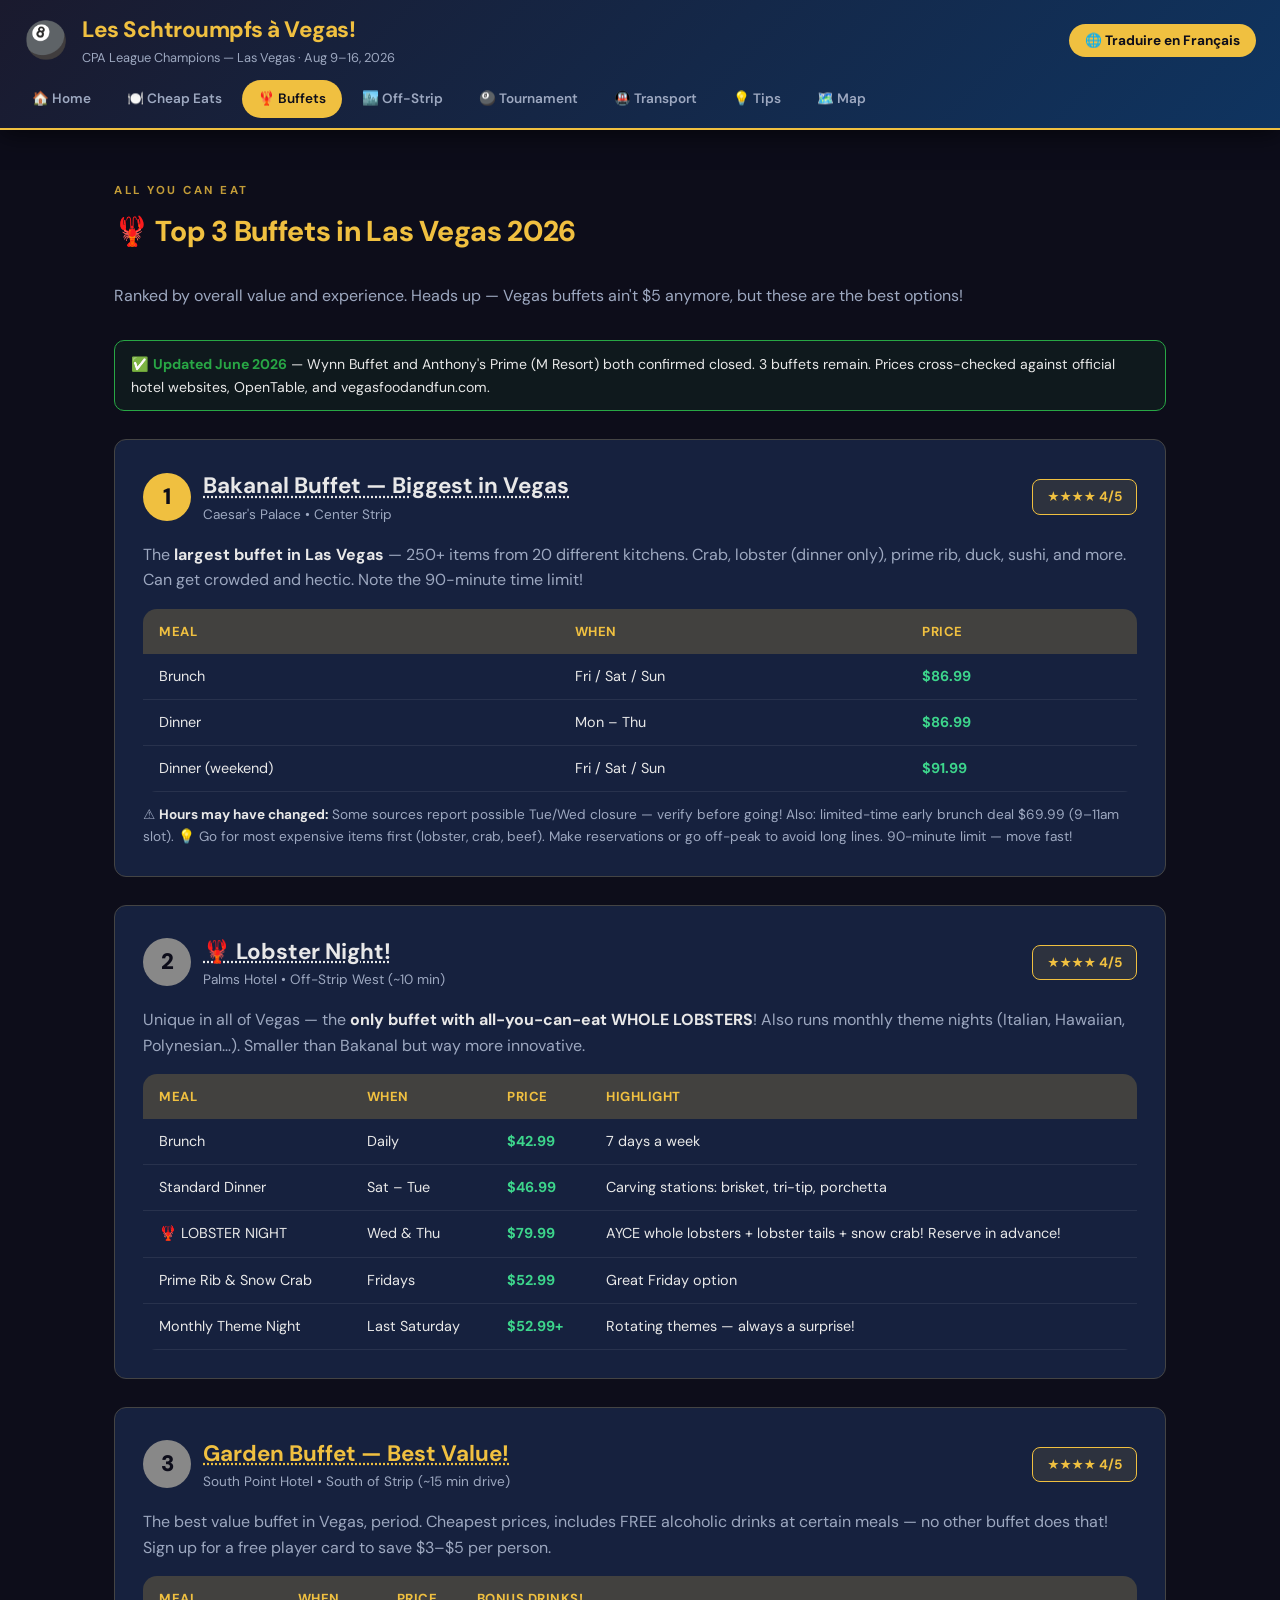
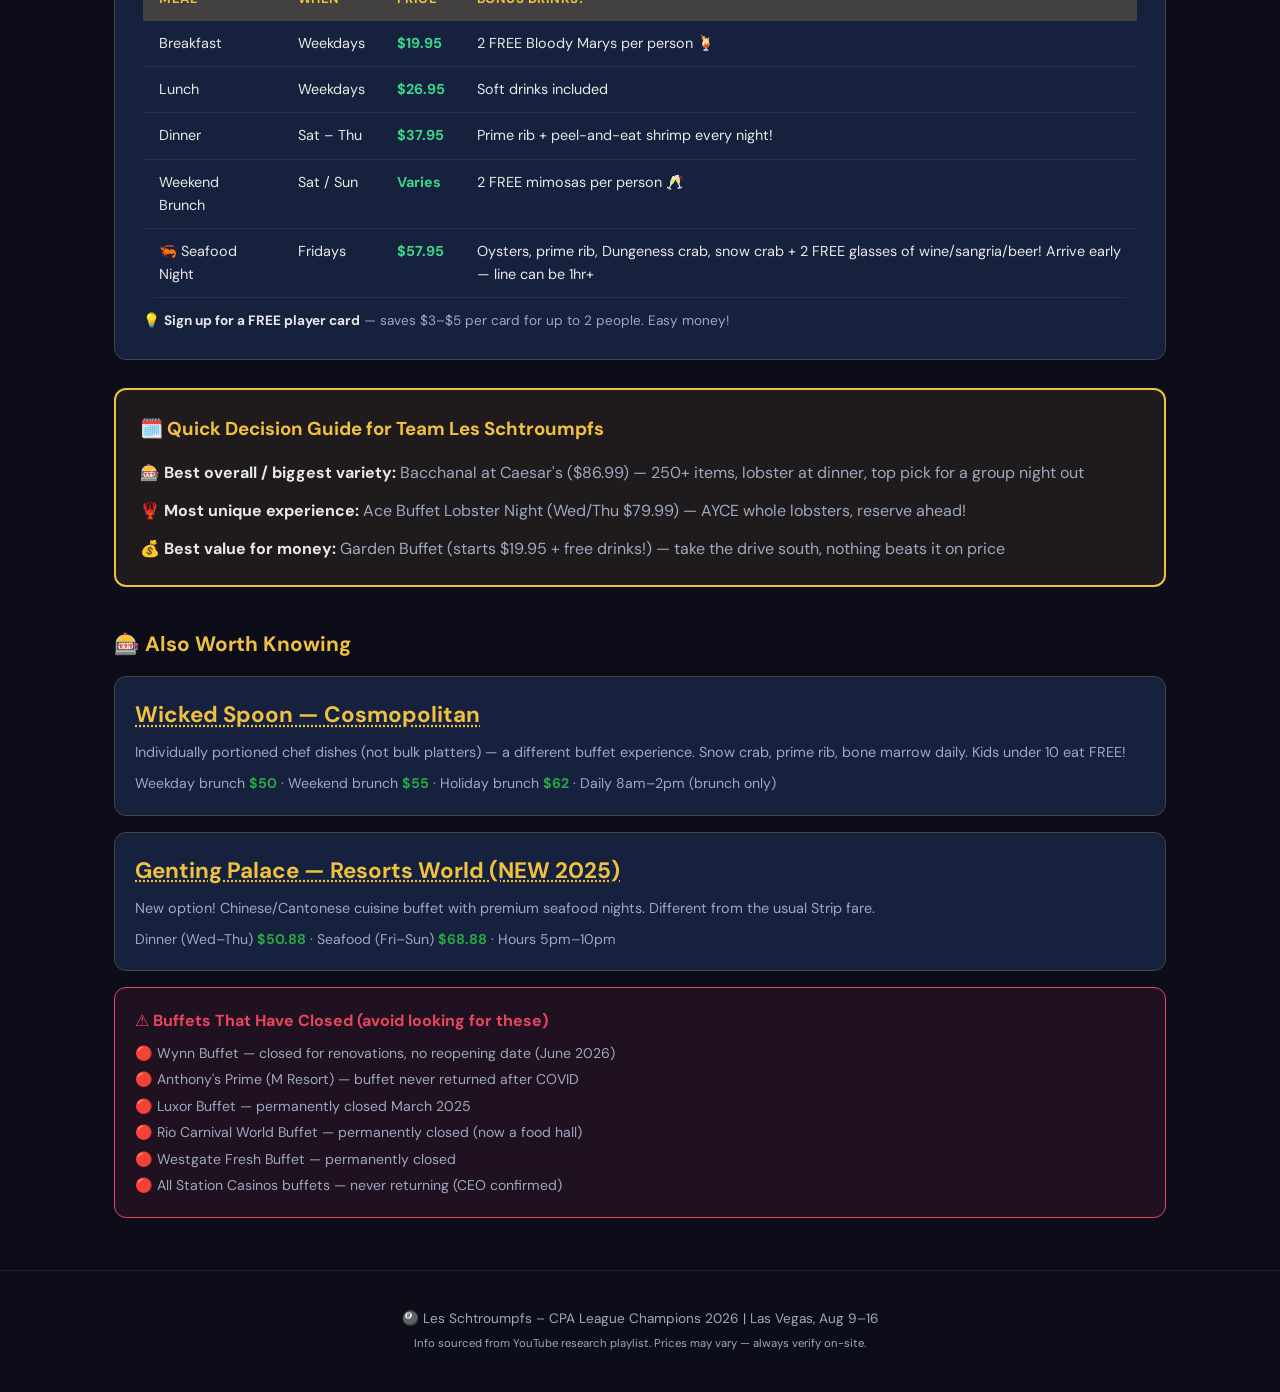
==== buffets.html @ 4b350dc7 "content: remove Wynn + Anthony's Prime (both closed), renumber to Top 3, update decision guide" ====
<!DOCTYPE html>
<html lang="en">
<head>
  <meta charset="UTF-8" />
  <link rel="manifest" href="manifest.json" />
  <meta name="theme-color" content="#f0c040" />
  <meta name="apple-mobile-web-app-capable" content="yes" />
  <meta name="apple-mobile-web-app-status-bar-style" content="black-translucent" />
  <link rel="apple-touch-icon" href="icons/icon-192.png" />
  <meta name="viewport" content="width=device-width, initial-scale=1.0" />
  <title>🦞 Buffets – Vegas 2026</title>
  <link rel="stylesheet" href="style.css" />
</head>
<body>
  <header>
    <div class="header-inner">
      <div class="header-title">
        <span class="emoji-big">🎱</span>
        <div>
          <h1>Les Schtroumpfs à Vegas!</h1>
          <p class="subtitle">CPA League Champions — Las Vegas · Aug 9–16, 2026</p>
        </div>
      </div>
      <div class="translate-bar">
        <a href="https://translate.google.com/translate?hl=fr&sl=en&tl=fr&u=https%3A%2F%2Fchrisribe.github.io%2Fvegas-2026%2Fbuffets.html"
           target="_blank" class="translate-btn">🌐 Traduire en Français</a>
      </div>
    </div>
            <div class="nav-scroll-wrap"><nav id="main-nav"></nav></div>
    <script src="nav.js"></script>
  </header>

  <section>
    <span class="section-label">All you can eat</span>
    <h2>🦞 Top 3 Buffets in Las Vegas 2026</h2>
    <p style="color:var(--text-muted); margin-bottom:32px;">Ranked by overall value and experience. Heads up — Vegas buffets ain't $5 anymore, but these are the best options!</p>

    <div style="background:rgba(40,167,69,0.08); border:1px solid #28a745; border-radius:10px; padding:12px 16px; margin-bottom:28px; font-size:0.88rem;">
      ✅ <strong style="color:#28a745">Updated June 2026</strong> — Wynn Buffet and Anthony's Prime (M Resort) both confirmed closed. 3 buffets remain. Prices cross-checked against official hotel websites, OpenTable, and vegasfoodandfun.com.
    </div>

    <!-- #1 Bacchanal -->
    <div style="background:var(--card-bg); border:1px solid #444; border-radius:12px; padding:28px; margin-bottom:28px;">
      <div style="display:flex; align-items:center; gap:12px; margin-bottom:16px; flex-wrap:wrap;">
        <div style="background:var(--gold); color:var(--darker); border-radius:50%; width:48px; height:48px; display:flex; align-items:center; justify-content:center; font-size:1.4rem; font-weight:900;">1</div>
        <div>
          <h3 style="color:var(--text); font-size:1.4rem;"><a href="https://www.google.com/search?q=Bacchanal+Buffet+Caesars+Palace+Las+Vegas" target="_blank" rel="noopener" style="color:inherit; text-decoration:underline dotted; text-underline-offset:3px;">Bakanal Buffet — Biggest in Vegas</a></h3>
          <p style="color:var(--text-muted); font-size:0.85rem;">Caesar's Palace • Center Strip</p>
        </div>
        <div style="margin-left:auto; background:rgba(240,192,64,0.1); border:1px solid var(--gold); color:var(--gold); border-radius:8px; padding:6px 14px; font-weight:700; font-size:0.85rem;">★★★★ 4/5</div>
      </div>
      <p style="margin-bottom:16px; color:var(--text-muted);">The <strong style="color:var(--text)">largest buffet in Las Vegas</strong> — 250+ items from 20 different kitchens. Crab, lobster (dinner only), prime rib, duck, sushi, and more. Can get crowded and hectic. Note the 90-minute time limit!</p>
      <div class="table-wrap">
        <table>
          <thead><tr><th>Meal</th><th>When</th><th>Price</th></tr></thead>
          <tbody>
            <tr><td>Brunch</td><td>Fri / Sat / Sun</td><td class="price">$86.99</td></tr>
            <tr><td>Dinner</td><td>Mon – Thu</td><td class="price">$86.99</td></tr>
            <tr><td>Dinner (weekend)</td><td>Fri / Sat / Sun</td><td class="price">$91.99</td></tr>
          </tbody>
        </table>
      </div>
      <p style="margin-top:12px; color:var(--text-muted); font-size:0.85rem;">⚠️ <strong style="color:var(--text)">Hours may have changed:</strong> Some sources report possible Tue/Wed closure — verify before going! Also: limited-time early brunch deal $69.99 (9–11am slot). 💡 Go for most expensive items first (lobster, crab, beef). Make reservations or go off-peak to avoid long lines. 90-minute limit — move fast!</p>
    </div>

    <!-- #2 Ace Buffet -->
    <div style="background:var(--card-bg); border:1px solid #444; border-radius:12px; padding:28px; margin-bottom:28px;">
      <div style="display:flex; align-items:center; gap:12px; margin-bottom:16px; flex-wrap:wrap;">
        <div style="background:#888; color:var(--darker); border-radius:50%; width:48px; height:48px; display:flex; align-items:center; justify-content:center; font-size:1.4rem; font-weight:900;">2</div>
        <div>
          <h3 style="color:var(--text); font-size:1.4rem;"><a href="https://www.google.com/search?q=AYCE+Buffet+Palms+Las+Vegas+lobster+night" target="_blank" rel="noopener" style="color:inherit; text-decoration:underline dotted; text-underline-offset:3px;">🦞 Lobster Night!</a></h3>
          <p style="color:var(--text-muted); font-size:0.85rem;">Palms Hotel • Off-Strip West (~10 min)</p>
        </div>
        <div style="margin-left:auto; background:rgba(240,192,64,0.1); border:1px solid var(--gold); color:var(--gold); border-radius:8px; padding:6px 14px; font-weight:700; font-size:0.85rem;">★★★★ 4/5</div>
      </div>
      <p style="margin-bottom:16px; color:var(--text-muted);">Unique in all of Vegas — the <strong style="color:var(--text)">only buffet with all-you-can-eat WHOLE LOBSTERS</strong>! Also runs monthly theme nights (Italian, Hawaiian, Polynesian…). Smaller than Bakanal but way more innovative.</p>
      <div class="table-wrap">
        <table>
          <thead><tr><th>Meal</th><th>When</th><th>Price</th><th>Highlight</th></tr></thead>
          <tbody>
            <tr><td>Brunch</td><td>Daily</td><td class="price">$42.99</td><td>7 days a week</td></tr>
            <tr><td>Standard Dinner</td><td>Sat – Tue</td><td class="price">$46.99</td><td>Carving stations: brisket, tri-tip, porchetta</td></tr>
            <tr><td>🦞 LOBSTER NIGHT</td><td>Wed &amp; Thu</td><td class="price">$79.99</td><td>AYCE whole lobsters + lobster tails + snow crab! Reserve in advance!</td></tr>
            <tr><td>Prime Rib &amp; Snow Crab</td><td>Fridays</td><td class="price">$52.99</td><td>Great Friday option</td></tr>
            <tr><td>Monthly Theme Night</td><td>Last Saturday</td><td class="price">$52.99+</td><td>Rotating themes — always a surprise!</td></tr>
          </tbody>
        </table>
      </div>
    </div>

    <!-- #3 Garden Buffet -->
    <div style="background:var(--card-bg); border:1px solid #444; border-radius:12px; padding:28px; margin-bottom:28px;">
      <div style="display:flex; align-items:center; gap:12px; margin-bottom:16px; flex-wrap:wrap;">
        <div style="background:#888; color:var(--darker); border-radius:50%; width:48px; height:48px; display:flex; align-items:center; justify-content:center; font-size:1.4rem; font-weight:900;">3</div>
        <div>
          <h3 style="color:var(--gold); font-size:1.4rem;"><a href="https://www.google.com/search?q=Garden+Buffet+South+Point+Las+Vegas" target="_blank" rel="noopener" style="color:inherit; text-decoration:underline dotted; text-underline-offset:3px;">Garden Buffet — Best Value!</a></h3>
          <p style="color:var(--text-muted); font-size:0.85rem;">South Point Hotel • South of Strip (~15 min drive)</p>
        </div>
        <div style="margin-left:auto; background:rgba(240,192,64,0.1); border:1px solid var(--gold); color:var(--gold); border-radius:8px; padding:6px 14px; font-weight:700; font-size:0.85rem;">★★★★ 4/5</div>
      </div>
      <p style="margin-bottom:16px; color:var(--text-muted);">The best value buffet in Vegas, period. Cheapest prices, includes FREE alcoholic drinks at certain meals — no other buffet does that! Sign up for a free player card to save $3–$5 per person.</p>
      <div class="table-wrap">
        <table>
          <thead><tr><th>Meal</th><th>When</th><th>Price</th><th>Bonus Drinks!</th></tr></thead>
          <tbody>
            <tr><td>Breakfast</td><td>Weekdays</td><td class="price">$19.95</td><td>2 FREE Bloody Marys per person 🍹</td></tr>
            <tr><td>Lunch</td><td>Weekdays</td><td class="price">$26.95</td><td>Soft drinks included</td></tr>
            <tr><td>Dinner</td><td>Sat – Thu</td><td class="price">$37.95</td><td>Prime rib + peel-and-eat shrimp every night!</td></tr>
            <tr><td>Weekend Brunch</td><td>Sat / Sun</td><td class="price">Varies</td><td>2 FREE mimosas per person 🥂</td></tr>
            <tr><td>🦐 Seafood Night</td><td>Fridays</td><td class="price">$57.95</td><td>Oysters, prime rib, Dungeness crab, snow crab + 2 FREE glasses of wine/sangria/beer! Arrive early — line can be 1hr+</td></tr>
          </tbody>
        </table>
      </div>
      <p style="margin-top:12px; color:var(--text-muted); font-size:0.85rem;">💡 <strong style="color:var(--text)">Sign up for a FREE player card</strong> — saves $3–$5 per card for up to 2 people. Easy money!</p>
    </div>

    <!-- COMPARISON -->
    <div style="background:rgba(240,192,64,0.08); border:2px solid var(--gold); border-radius:12px; padding:24px; margin-top:16px;">
      <h3 style="color:var(--gold); margin-bottom:16px;">🗓️ Quick Decision Guide for Team Les Schtroumpfs</h3>
      <ul style="color:var(--text-muted); list-style:none; display:grid; gap:12px;">
        <li>🎰 <strong style="color:var(--text)">Best overall / biggest variety:</strong> Bacchanal at Caesar's ($86.99) — 250+ items, lobster at dinner, top pick for a group night out</li>
        <li>🦞 <strong style="color:var(--text)">Most unique experience:</strong> Ace Buffet Lobster Night (Wed/Thu $79.99) — AYCE whole lobsters, reserve ahead!</li>
        <li>💰 <strong style="color:var(--text)">Best value for money:</strong> Garden Buffet (starts $19.95 + free drinks!) — take the drive south, nothing beats it on price</li>
      </ul>
    </div>

    <!-- BONUS -->
    <h3 style="color:var(--gold); margin:40px 0 16px; font-size:1.3rem;">🎰 Also Worth Knowing</h3>
    <div style="display:grid; gap:16px;">
      <div style="background:var(--card-bg); border:1px solid #444; border-radius:12px; padding:20px;">
        <h3 style="color:var(--gold); font-size:1.4rem;"><a href="https://www.google.com/search?q=Wicked+Spoon+Cosmopolitan+Las+Vegas" target="_blank" rel="noopener" style="color:inherit; text-decoration:underline dotted; text-underline-offset:3px;">Wicked Spoon — Cosmopolitan</a></h3>
        <p style="color:var(--text-muted); margin:8px 0; font-size:0.9rem;">Individually portioned chef dishes (not bulk platters) — a different buffet experience. Snow crab, prime rib, bone marrow daily. Kids under 10 eat FREE!</p>
        <p style="color:var(--text-muted); font-size:0.88rem;">Weekday brunch <span style="color:#28a745; font-weight:700;">$50</span> · Weekend brunch <span style="color:#28a745; font-weight:700;">$55</span> · Holiday brunch <span style="color:#28a745; font-weight:700;">$62</span> · Daily 8am–2pm (brunch only)</p>
      </div>
      <div style="background:var(--card-bg); border:1px solid #444; border-radius:12px; padding:20px;">
        <h3 style="color:var(--gold); font-size:1.4rem;"><a href="https://www.google.com/search?q=Genting+Palace+Resorts+World+Las+Vegas+buffet" target="_blank" rel="noopener" style="color:inherit; text-decoration:underline dotted; text-underline-offset:3px;">Genting Palace — Resorts World (NEW 2025)</a></h3>
        <p style="color:var(--text-muted); margin:8px 0; font-size:0.9rem;">New option! Chinese/Cantonese cuisine buffet with premium seafood nights. Different from the usual Strip fare.</p>
        <p style="color:var(--text-muted); font-size:0.88rem;">Dinner (Wed–Thu) <span style="color:#28a745; font-weight:700;">$50.88</span> · Seafood (Fri–Sun) <span style="color:#28a745; font-weight:700;">$68.88</span> · Hours 5pm–10pm</p>
      </div>
      <div style="background:rgba(233,69,96,0.08); border:1px solid var(--accent); border-radius:12px; padding:20px;">
        <strong style="color:var(--accent); font-size:1rem;">⚠️ Buffets That Have Closed (avoid looking for these)</strong>
        <ul style="color:var(--text-muted); font-size:0.88rem; margin-top:8px; list-style:none; display:grid; gap:4px;">
          <li>🔴 Wynn Buffet — closed for renovations, no reopening date (June 2026)</li>
          <li>🔴 Anthony's Prime (M Resort) — buffet never returned after COVID</li>
          <li>🔴 Luxor Buffet — permanently closed March 2025</li>
          <li>🔴 Rio Carnival World Buffet — permanently closed (now a food hall)</li>
          <li>🔴 Westgate Fresh Buffet — permanently closed</li>
          <li>🔴 All Station Casinos buffets — never returning (CEO confirmed)</li>
        </ul>
      </div>
    </div>
  </section>

  <footer>
    <p>🎱 Les Schtroumpfs – CPA League Champions 2026 | Las Vegas, Aug 9–16</p>
    <p><small>Info sourced from YouTube research playlist. Prices may vary — always verify on-site.</small></p>
  </footer>
  <script src="notes-mobile.js"></script>
  <script>
    if ("serviceWorker" in navigator) {
      window.addEventListener("load", () => {
        navigator.serviceWorker.register('./sw.js', { updateViaCache: 'none' })
      });
    }
  </script>
</body>
</html>
---- style.css ----
/* ===== GOOGLE FONTS ===== */
@import url('https://fonts.googleapis.com/css2?family=DM+Sans:wght@400;500;600;700;800&display=swap');

/* ===== RESET & BASE ===== */
*, *::before, *::after { box-sizing: border-box; margin: 0; padding: 0; }

:root {
  --gold:        #f0c040;
  --gold-dark:   #c9971e;
  --gold-glow:   rgba(240, 192, 64, 0.18);
  --dark:        #1a1a2e;
  --darker:      #0d0d1a;
  --card-bg:     #16213e;
  --card-hover:  #1b2a52;
  --accent:      #e94560;
  --text:        #e8e8e8;
  --text-muted:  #9da8c0;
  --border:      rgba(255,255,255,0.08);
  --green:       #3dd68c;
  --radius:      14px;
  --radius-sm:   8px;
}

body {
  font-family: 'DM Sans', system-ui, sans-serif;
  background: var(--darker);
  color: var(--text);
  line-height: 1.6;
  overflow-x: hidden;
}

a { text-decoration: none; color: inherit; }

/* ===== HEADER ===== */
header {
  background: linear-gradient(135deg, var(--dark) 0%, #0f3460 100%);
  border-bottom: 2px solid var(--gold);
  position: sticky;
  top: 0;
  z-index: 100;
  box-shadow: 0 4px 24px rgba(0,0,0,0.6);
}

.header-inner {
  display: flex;
  align-items: center;
  justify-content: space-between;
  padding: 12px 24px;
  flex-wrap: wrap;
  gap: 10px;
}

.header-title {
  display: flex;
  align-items: center;
  gap: 14px;
}

.emoji-big { font-size: 2.2rem; }

.header-title h1 {
  font-size: 1.4rem;
  color: var(--gold);
  font-weight: 800;
  letter-spacing: -0.5px;
}

.subtitle {
  color: var(--text-muted);
  font-size: 0.8rem;
  font-weight: 400;
}

.translate-btn {
  background: var(--gold);
  color: var(--darker);
  font-weight: 700;
  padding: 8px 16px;
  border-radius: 20px;
  font-size: 0.85rem;
  transition: all 0.2s;
  white-space: nowrap;
}

.translate-btn:hover {
  background: var(--gold-dark);
  transform: scale(1.05);
}

/* ===== NAV ===== */
/* wrapper provides the right-edge fade + chevron hint */
.nav-scroll-wrap {
  position: relative;
}

/* The fade + ›  arrow — hidden once user scrolls to the end */
.nav-scroll-wrap::after {
  content: '›';
  position: absolute;
  top: 0;
  right: 0;
  width: 36px;
  height: calc(100% - 10px); /* match nav bottom padding */
  background: linear-gradient(to right, transparent 0%, #0f3460 55%);
  display: flex;
  align-items: center;
  justify-content: flex-end;
  padding-right: 6px;
  color: var(--gold);
  font-size: 1.1rem;
  font-weight: 700;
  pointer-events: none;
  transition: opacity 0.2s;
  opacity: 1;
}

/* When nav is scrolled to the end, JS adds .nav-end → hide arrow */
.nav-scroll-wrap.nav-end::after {
  opacity: 0;
}

nav {
  display: flex;
  gap: 4px;
  padding: 0 16px 10px;
  overflow-x: auto;
  -webkit-overflow-scrolling: touch;
  scrollbar-width: none;
}
nav::-webkit-scrollbar { display: none; }

nav a {
  padding: 8px 16px;
  border-radius: 20px;
  font-size: 0.85rem;
  font-weight: 600;
  color: var(--text-muted);
  transition: all 0.2s;
  white-space: nowrap;
  flex-shrink: 0;
}

nav a:hover, nav a.active {
  background: var(--gold);
  color: var(--darker);
}

/* ===== HERO ===== */
.hero {
  background: linear-gradient(145deg, #0f3460 0%, #16213e 55%, #1a1a2e 100%);
  padding: 64px 24px;
  text-align: center;
  border-bottom: 1px solid var(--border);
  position: relative;
  overflow: hidden;
}

/* subtle radial glow behind hero heading */
.hero::before {
  content: '';
  position: absolute;
  top: 50%;
  left: 50%;
  transform: translate(-50%, -50%);
  width: 600px;
  height: 300px;
  background: radial-gradient(ellipse, rgba(240,192,64,0.12) 0%, transparent 70%);
  pointer-events: none;
}

.hero-content { position: relative; }

.hero-content h2 {
  font-size: 2.8rem;
  color: var(--gold);
  margin-bottom: 16px;
  font-weight: 800;
  letter-spacing: -1px;
}

.hero-content p {
  max-width: 580px;
  margin: 0 auto 32px;
  font-size: 1.1rem;
  color: var(--text-muted);
}

/* ===== COUNTDOWN ===== */
.countdown {
  display: flex;
  gap: 12px;
  justify-content: center;
  flex-wrap: wrap;
  margin-bottom: 32px;
}

.countdown-block {
  background: rgba(240,192,64,0.12);
  border: 1px solid rgba(240,192,64,0.35);
  border-radius: var(--radius-sm);
  padding: 10px 18px;
  min-width: 68px;
}

.countdown-num {
  display: block;
  font-size: 1.8rem;
  font-weight: 800;
  color: var(--gold);
  line-height: 1;
}

.countdown-label {
  display: block;
  font-size: 0.65rem;
  text-transform: uppercase;
  letter-spacing: 1.5px;
  color: var(--text-muted);
  margin-top: 4px;
}

.hotel-badges {
  display: flex;
  gap: 16px;
  justify-content: center;
  flex-wrap: wrap;
}

.badge {
  background: rgba(240, 192, 64, 0.1);
  border: 1.5px solid rgba(240,192,64,0.5);
  border-radius: var(--radius);
  padding: 12px 28px;
  font-weight: 700;
  color: var(--gold);
  text-align: center;
  line-height: 1.4;
  transition: all 0.2s;
}

.badge:hover {
  background: rgba(240,192,64,0.18);
  border-color: var(--gold);
}

.badge small { color: var(--text-muted); font-weight: 400; display: block; }

/* ===== SECTIONS ===== */
section { padding: 52px 24px; max-width: 1100px; margin: 0 auto; }

section h2 {
  font-size: 1.8rem;
  color: var(--gold);
  margin-bottom: 28px;
  font-weight: 800;
  letter-spacing: -0.3px;
}

/* ===== NAV CARDS (Quick Navigation) ===== */
.cards {
  display: flex;
  flex-wrap: wrap;
  gap: 18px;
  justify-content: center;
}

.card {
  background: var(--card-bg);
  border: 1px solid var(--border);
  border-radius: var(--radius);
  padding: 28px 20px;
  text-align: center;
  transition: all 0.25s;
  cursor: pointer;
  flex: 1 1 200px;
  max-width: 240px;
}

.card:hover {
  background: var(--card-hover);
  border-color: rgba(240,192,64,0.5);
  transform: translateY(-4px);
  box-shadow: 0 10px 28px rgba(240, 192, 64, 0.15);
}

.card-icon { font-size: 2.4rem; margin-bottom: 12px; }
.card h3 { color: var(--gold); font-size: 1.1rem; margin-bottom: 8px; font-weight: 700; }
.card p { color: var(--text-muted); font-size: 0.88rem; }

/* ===== HIGHLIGHTS ===== */
.quick-links { background: rgba(255,255,255,0.015); border-radius: var(--radius); }

.highlight-grid {
  display: grid;
  grid-template-columns: repeat(auto-fit, minmax(280px, 1fr));
  gap: 16px;
}

.highlight-item {
  background: var(--card-bg);
  border: 1px solid var(--border);
  border-radius: var(--radius);
  padding: 20px 20px 20px 20px;
  transition: all 0.2s;
  display: flex;
  gap: 14px;
  align-items: flex-start;
}

.highlight-item:hover {
  background: var(--card-hover);
  border-color: rgba(240,192,64,0.3);
}

.hi {
  font-size: 1.6rem;
  line-height: 1;
  flex-shrink: 0;
  padding-top: 2px;
}

.highlight-item strong {
  color: var(--gold);
  display: block;
  margin-bottom: 4px;
  font-size: 0.95rem;
  font-weight: 700;
}

.highlight-item p { color: var(--text-muted); font-size: 0.88rem; }

/* ===== TABLES ===== */
.table-wrap { overflow-x: auto; margin-top: 16px; border-radius: var(--radius); }

table {
  width: 100%;
  border-collapse: collapse;
  font-size: 0.9rem;
}

th {
  background: rgba(240,192,64,0.2);
  color: var(--gold);
  padding: 12px 16px;
  text-align: left;
  font-weight: 700;
  font-size: 0.82rem;
  text-transform: uppercase;
  letter-spacing: 0.5px;
}

td {
  padding: 11px 16px;
  border-bottom: 1px solid var(--border);
  vertical-align: top;
}

tr:hover td { background: rgba(240,192,64,0.04); }

.price {
  color: var(--green);
  font-weight: 700;
  white-space: nowrap;
}

.tag {
  display: inline-block;
  background: rgba(240,192,64,0.15);
  color: var(--gold);
  border-radius: 20px;
  padding: 2px 10px;
  font-size: 0.78rem;
  font-weight: 600;
  margin: 2px;
}

.tag.off-strip { background: rgba(61,214,140,0.12); color: var(--green); }
.tag.strip { background: rgba(233,69,96,0.15); color: #e94560; }

/* ===== TIPS ===== */
.tips-grid {
  display: grid;
  grid-template-columns: repeat(auto-fit, minmax(320px, 1fr));
  gap: 16px;
}

.tip-item {
  background: var(--card-bg);
  border: 1px solid var(--border);
  border-radius: var(--radius);
  padding: 18px;
  display: flex;
  gap: 14px;
  align-items: flex-start;
  transition: all 0.2s;
}

.tip-item:hover {
  background: var(--card-hover);
  border-color: rgba(240,192,64,0.25);
}

.tip-num {
  background: var(--gold);
  color: var(--darker);
  border-radius: 50%;
  min-width: 32px;
  height: 32px;
  display: flex;
  align-items: center;
  justify-content: center;
  font-weight: 800;
  font-size: 0.9rem;
  flex-shrink: 0;
}

.tip-content strong { color: var(--gold); display: block; margin-bottom: 4px; }
.tip-content p { color: var(--text-muted); font-size: 0.88rem; }

/* ===== MAP ===== */
.map-container {
  border-radius: var(--radius);
  overflow: hidden;
  border: 2px solid rgba(240,192,64,0.4);
  margin-top: 16px;
  box-shadow: 0 0 30px rgba(240,192,64,0.08);
}

.map-container iframe {
  width: 100%;
  height: 550px;
  border: none;
  display: block;
}

/* ===== SECTION LABEL ===== */
.section-label {
  font-size: 0.72rem;
  text-transform: uppercase;
  letter-spacing: 2.5px;
  color: var(--gold);
  font-weight: 700;
  margin-bottom: 8px;
  display: block;
  opacity: 0.8;
}

/* ===== FOOTER ===== */
footer {
  text-align: center;
  padding: 36px 24px;
  border-top: 1px solid var(--border);
  color: var(--text-muted);
  font-size: 0.85rem;
  line-height: 1.8;
}

/* ===== RESPONSIVE — mobile collapsible notes ===== */
.col-notes { display: table-cell; }

.note-toggle-btn {
  background: none;
  border: 1px solid rgba(240,192,64,0.4);
  border-radius: 6px;
  color: var(--gold);
  cursor: pointer;
  font-size: 0.75rem;
  padding: 2px 5px;
  margin-top: 5px;
  display: block;
  width: fit-content;
}

.note-expand-row { display: none; }
.note-expand-row.open { display: table-row; }

.note-expand-cell {
  background: rgba(240,192,64,0.04) !important;
  border-top: none !important;
  color: var(--text-muted);
  font-size: 0.82rem;
  line-height: 1.5;
  padding: 10px 14px !important;
}

@media (max-width: 640px) {
  /* Header */
  .header-title h1 { font-size: 1rem; }
  .emoji-big { font-size: 1.8rem; }
  .header-inner { padding: 10px 12px; }
  nav { padding: 0 10px 8px; gap: 2px; }
  nav a { padding: 6px 12px; font-size: 0.78rem; }

  /* Hero */
  .hero { padding: 40px 16px; }
  .hero-content h2 { font-size: 1.8rem; letter-spacing: -0.5px; }
  .hero-content p { font-size: 0.95rem; }

  /* Countdown */
  .countdown-num { font-size: 1.5rem; }
  .countdown-block { min-width: 56px; padding: 8px 14px; }

  /* Sections */
  section { padding: 32px 14px; }
  section h2 { font-size: 1.4rem; }

  /* Cards — let them fill the width on mobile */
  .cards { gap: 12px; }
  .card { flex: 1 1 140px; max-width: none; padding: 20px 14px; }

  /* Grids */
  .highlight-grid,
  .tips-grid { grid-template-columns: 1fr; }

  /* Tables */
  .table-wrap {
    margin-left: -14px;
    margin-right: -14px;
    padding: 0 14px;
  }
  table { font-size: 0.82rem; min-width: unset; width: 100%; table-layout: fixed; }
  .col-notes { display: none; }
  table th:nth-child(1), table td:nth-child(1) { width: 30%; word-break: break-word; }
  table th:nth-child(2), table td:nth-child(2) { width: auto; word-break: break-word; }
  table th:nth-child(3), table td:nth-child(3) { width: 22%; word-break: break-word; }
  th, td { padding: 8px 10px; }

  /* Map */
  .map-container iframe { height: 380px; }

  /* Tips */
  .tip-item { padding: 14px; gap: 10px; }

  /* Badges */
  .hotel-badges { flex-direction: column; align-items: center; }
  .badge { width: 100%; max-width: 280px; }
}
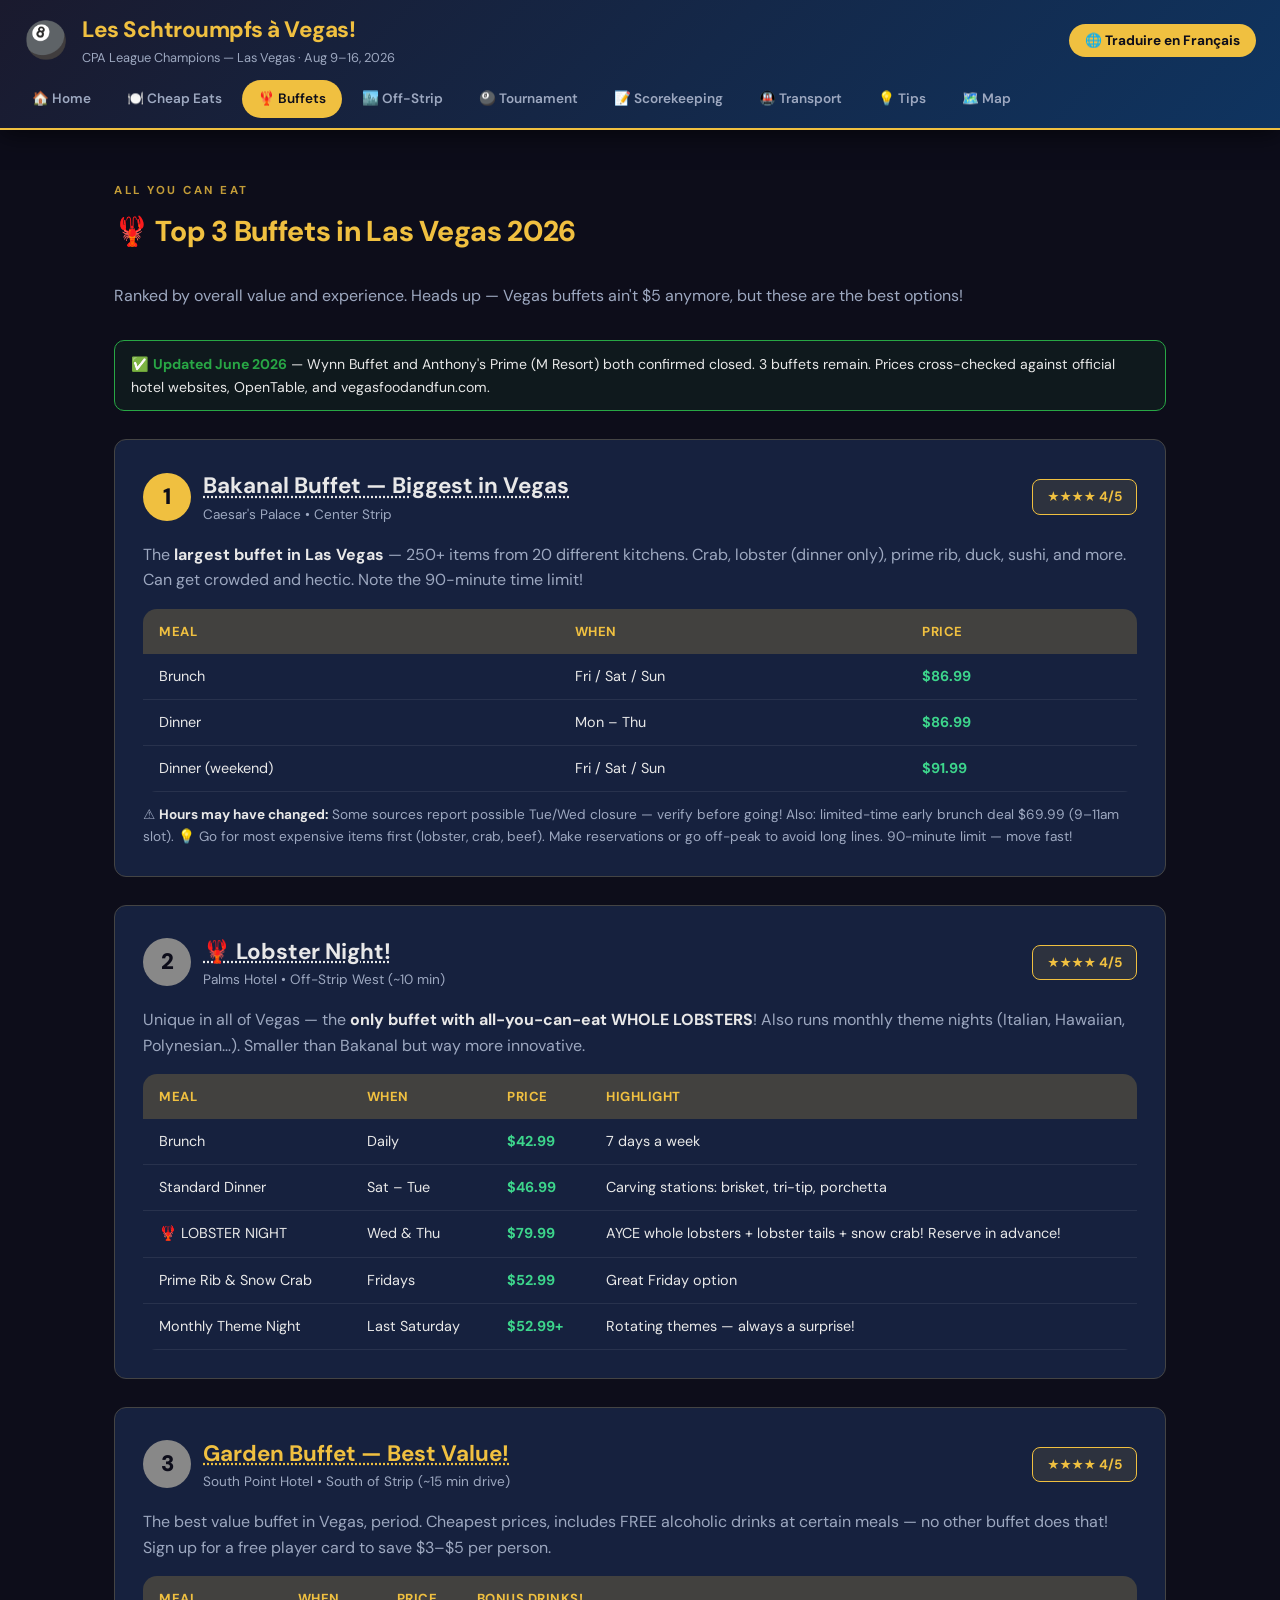
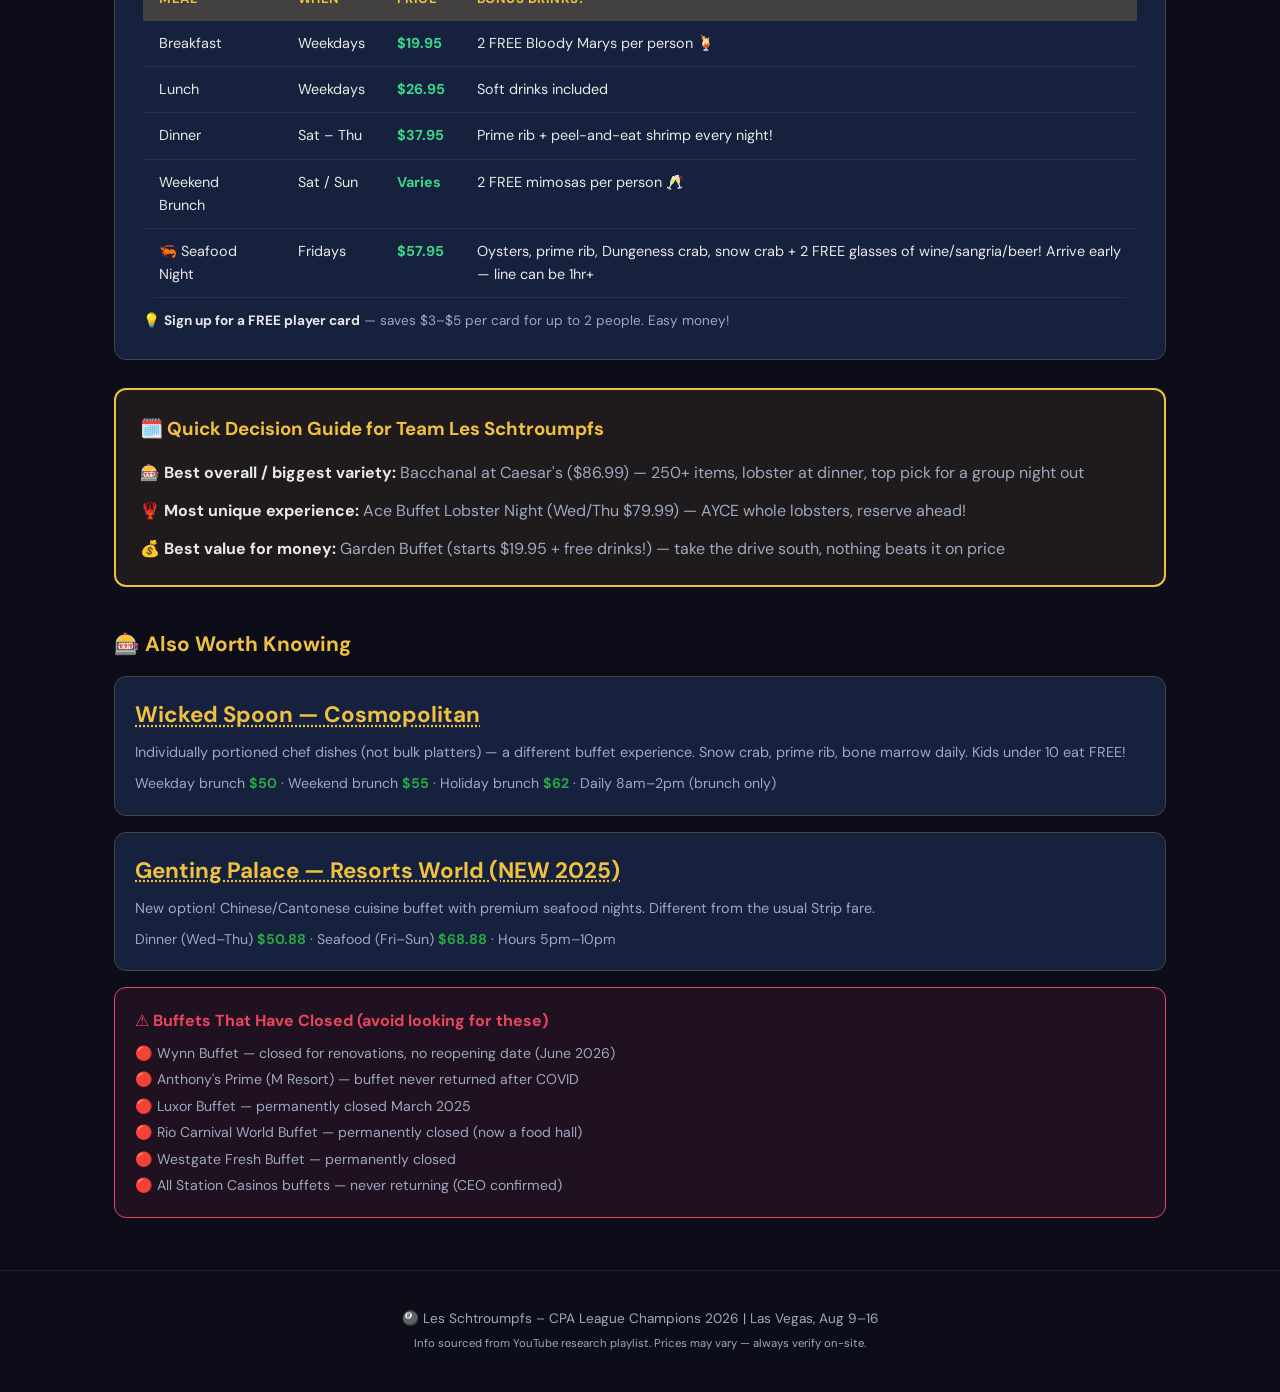
==== commit ee99aabf: "Apply nav.js cache-bust query to all pages" ====
--- a/buffets.html
+++ b/buffets.html
@@ -27,7 +27,7 @@
       </div>
     </div>
             <div class="nav-scroll-wrap"><nav id="main-nav"></nav></div>
-    <script src="nav.js"></script>
+    <script src="nav.js?v=20260619"></script>
   </header>
 
   <section>
--- a/style.css
+++ b/style.css
@@ -329,6 +329,15 @@
 
 .highlight-item p { color: var(--text-muted); font-size: 0.88rem; }
 
+.hi-content {
+  flex: 1;
+  min-width: 0;
+}
+
+.hi-content strong {
+  width: 100%;
+}
+
 /* ===== TABLES ===== */
 .table-wrap { overflow-x: auto; margin-top: 16px; border-radius: var(--radius); }
 
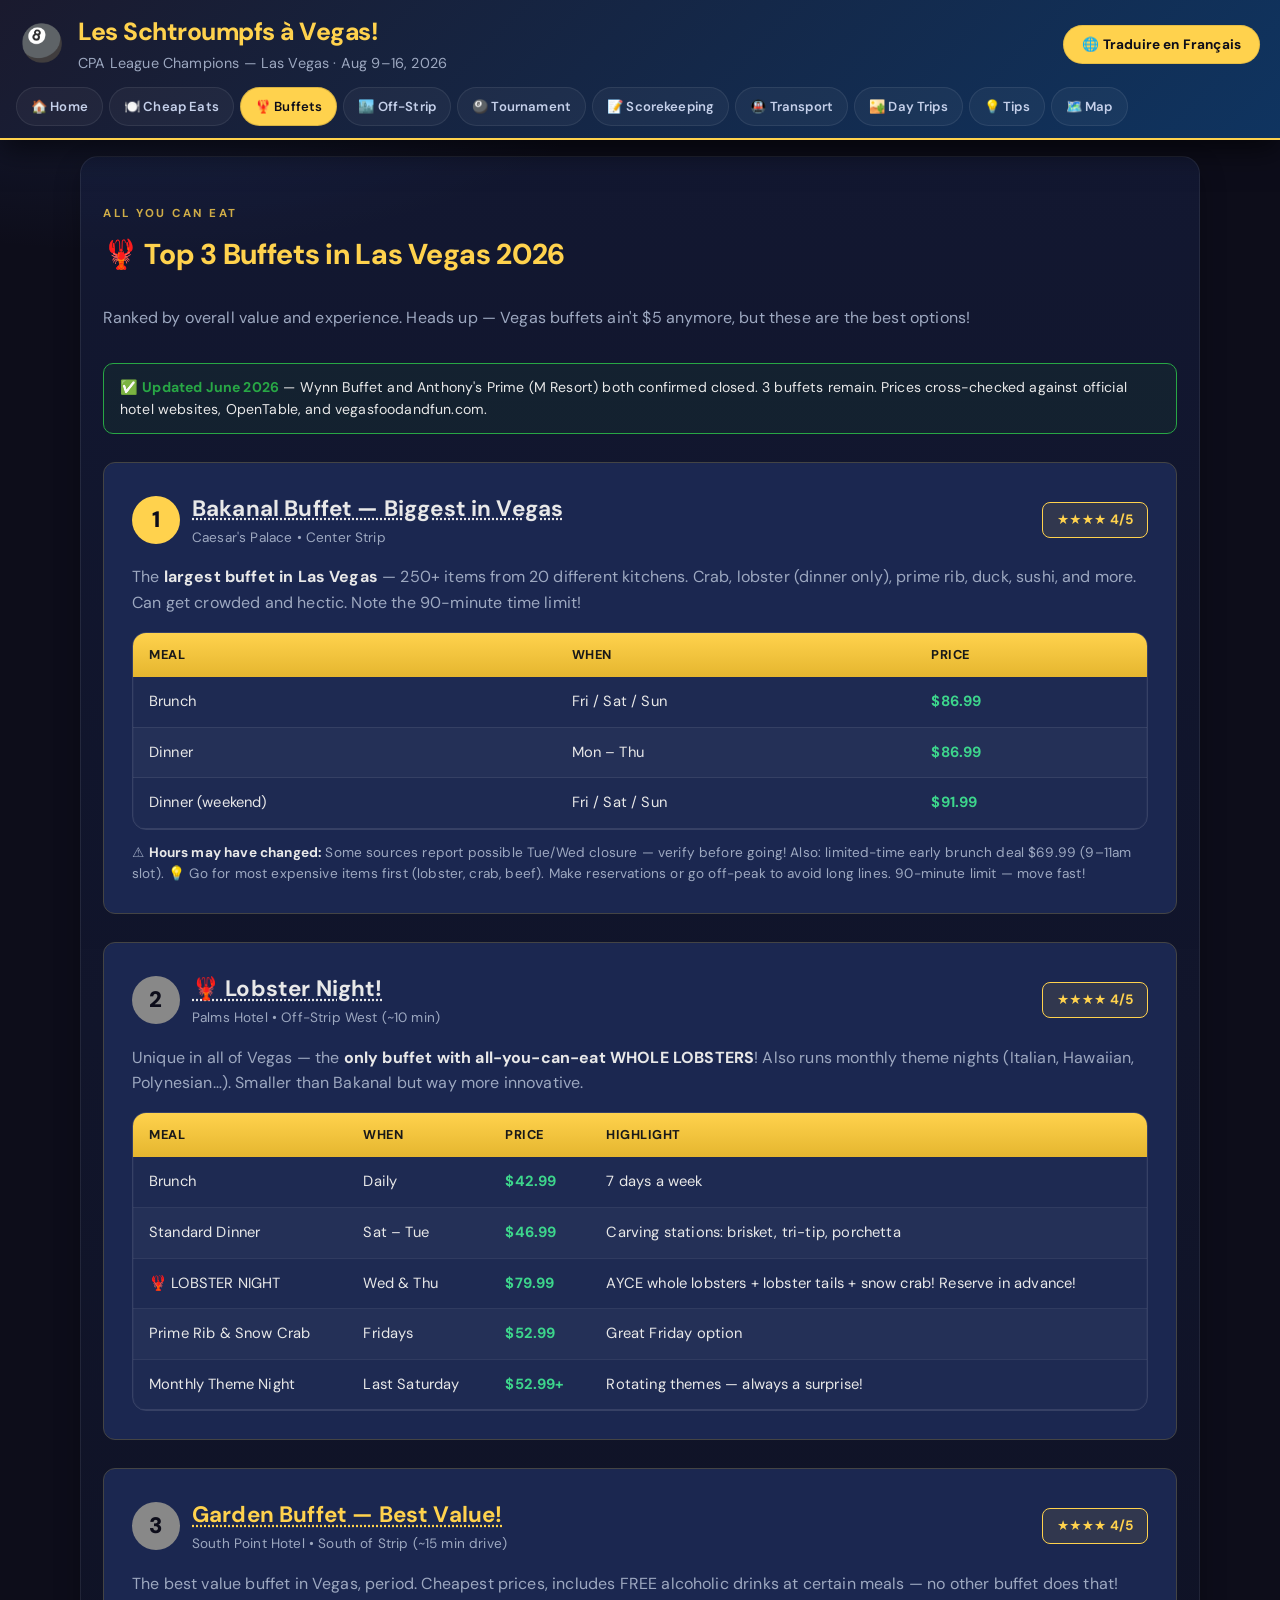
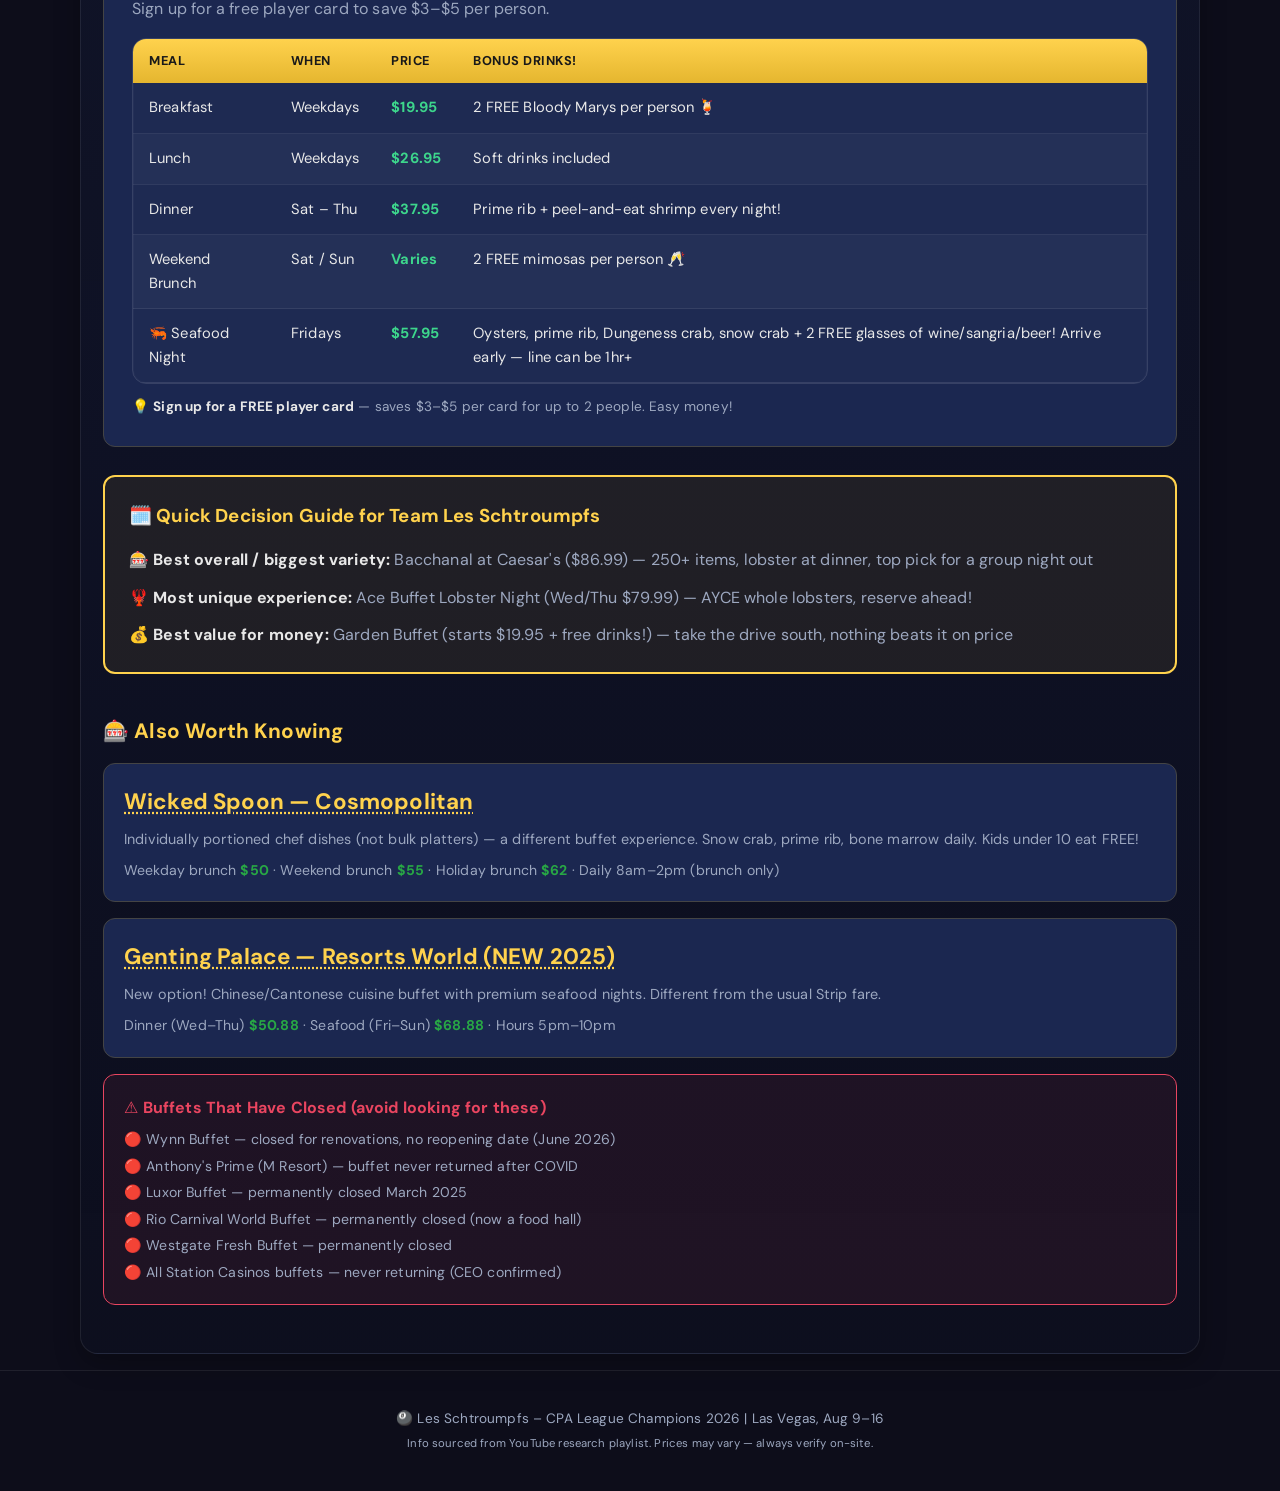
==== commit a9fecaf6: "style: polish vegas2026 layout and visual hierarchy" ====
--- a/buffets.html
+++ b/buffets.html
@@ -9,7 +9,7 @@
   <link rel="apple-touch-icon" href="icons/icon-192.png" />
   <meta name="viewport" content="width=device-width, initial-scale=1.0" />
   <title>🦞 Buffets – Vegas 2026</title>
-  <link rel="stylesheet" href="style.css" />
+  <link rel="stylesheet" href="style.css?v=vegas2026-v31" />
 </head>
 <body>
   <header>
@@ -27,7 +27,7 @@
       </div>
     </div>
             <div class="nav-scroll-wrap"><nav id="main-nav"></nav></div>
-    <script src="nav.js?v=20260619"></script>
+    <script src="nav.js?v=vegas2026-v31"></script>
   </header>
 
   <section>
--- a/style.css
+++ b/style.css
@@ -5,17 +5,22 @@
 *, *::before, *::after { box-sizing: border-box; margin: 0; padding: 0; }
 
 :root {
-  --gold:        #f0c040;
-  --gold-dark:   #c9971e;
+  --gold:        #ffd24d;
+  --gold-dark:   #d6a523;
   --gold-glow:   rgba(240, 192, 64, 0.18);
   --dark:        #1a1a2e;
   --darker:      #0d0d1a;
-  --card-bg:     #16213e;
-  --card-hover:  #1b2a52;
+  --card-bg:     #1b2750;
+  --card-hover:  #253665;
+  --panel:       #121d38;
   --accent:      #e94560;
   --text:        #e8e8e8;
   --text-muted:  #9da8c0;
   --border:      rgba(255,255,255,0.08);
+  --border-strong: rgba(240,192,64,0.35);
+  --focus-ring:  0 0 0 3px rgba(240,192,64,0.28);
+  --shadow-soft: 0 8px 24px rgba(0,0,0,0.25);
+  --shadow-lift: 0 16px 34px rgba(0,0,0,0.32);
   --green:       #3dd68c;
   --radius:      14px;
   --radius-sm:   8px;
@@ -23,13 +28,28 @@
 
 body {
   font-family: 'DM Sans', system-ui, sans-serif;
-  background: var(--darker);
+  background:
+    radial-gradient(1200px 500px at 75% -10%, rgba(255,210,77,0.18), transparent 58%),
+    radial-gradient(900px 420px at 10% 0%, rgba(73,106,189,0.20), transparent 60%),
+    var(--darker);
   color: var(--text);
   line-height: 1.6;
+  letter-spacing: 0.01em;
   overflow-x: hidden;
 }
 
 a { text-decoration: none; color: inherit; }
+
+a:focus-visible,
+button:focus-visible,
+[role="button"]:focus-visible,
+.card:focus-visible,
+nav a:focus-visible,
+.translate-btn:focus-visible {
+  outline: none;
+  box-shadow: var(--focus-ring);
+  border-radius: 10px;
+}
 
 /* ===== HEADER ===== */
 header {
@@ -38,14 +58,15 @@
   position: sticky;
   top: 0;
   z-index: 100;
-  box-shadow: 0 4px 24px rgba(0,0,0,0.6);
+  box-shadow: 0 10px 28px rgba(0,0,0,0.58);
+  backdrop-filter: blur(8px);
 }
 
 .header-inner {
   display: flex;
   align-items: center;
   justify-content: space-between;
-  padding: 12px 24px;
+  padding: 12px 20px;
   flex-wrap: wrap;
   gap: 10px;
 }
@@ -59,7 +80,7 @@
 .emoji-big { font-size: 2.2rem; }
 
 .header-title h1 {
-  font-size: 1.4rem;
+  font-size: 1.55rem;
   color: var(--gold);
   font-weight: 800;
   letter-spacing: -0.5px;
@@ -67,7 +88,7 @@
 
 .subtitle {
   color: var(--text-muted);
-  font-size: 0.8rem;
+  font-size: 0.9rem;
   font-weight: 400;
 }
 
@@ -75,10 +96,11 @@
   background: var(--gold);
   color: var(--darker);
   font-weight: 700;
-  padding: 8px 16px;
-  border-radius: 20px;
+  padding: 10px 18px;
+  border-radius: 24px;
   font-size: 0.85rem;
-  transition: all 0.2s;
+  border: 1px solid rgba(0,0,0,0.1);
+  transition: transform 0.2s, background 0.2s;
   white-space: nowrap;
 }
 
@@ -121,8 +143,8 @@
 
 nav {
   display: flex;
-  gap: 4px;
-  padding: 0 16px 10px;
+  gap: 6px;
+  padding: 0 16px 12px;
   overflow-x: auto;
   -webkit-overflow-scrolling: touch;
   scrollbar-width: none;
@@ -130,19 +152,29 @@
 nav::-webkit-scrollbar { display: none; }
 
 nav a {
-  padding: 8px 16px;
-  border-radius: 20px;
-  font-size: 0.85rem;
+  padding: 8px 14px;
+  border-radius: 24px;
+  font-size: 0.82rem;
   font-weight: 600;
-  color: var(--text-muted);
-  transition: all 0.2s;
+  color: #c5d0ea;
+  background: rgba(255,255,255,0.04);
+  border: 1px solid rgba(255,255,255,0.08);
+  transition: background 0.2s, color 0.2s, border-color 0.2s;
   white-space: nowrap;
   flex-shrink: 0;
 }
 
-nav a:hover, nav a.active {
+nav a.active {
   background: var(--gold);
   color: var(--darker);
+  border-color: rgba(0,0,0,0.15);
+}
+
+@media (hover: hover) and (pointer: fine) {
+  nav a:hover {
+    background: var(--gold);
+    color: var(--darker);
+  }
 }
 
 /* ===== HERO ===== */
@@ -171,7 +203,7 @@
 .hero-content { position: relative; }
 
 .hero-content h2 {
-  font-size: 2.8rem;
+  font-size: clamp(2rem, 4.8vw, 2.9rem);
   color: var(--gold);
   margin-bottom: 16px;
   font-weight: 800;
@@ -181,7 +213,7 @@
 .hero-content p {
   max-width: 580px;
   margin: 0 auto 32px;
-  font-size: 1.1rem;
+  font-size: clamp(1rem, 2vw, 1.1rem);
   color: var(--text-muted);
 }
 
@@ -246,7 +278,15 @@
 .badge small { color: var(--text-muted); font-weight: 400; display: block; }
 
 /* ===== SECTIONS ===== */
-section { padding: 52px 24px; max-width: 1100px; margin: 0 auto; }
+section {
+  padding: 48px 22px;
+  max-width: 1120px;
+  margin: 16px auto;
+  background: linear-gradient(180deg, rgba(27,39,80,0.42), rgba(13,19,40,0.30));
+  border: 1px solid rgba(255,255,255,0.08);
+  border-radius: 18px;
+  box-shadow: 0 10px 26px rgba(0,0,0,0.26);
+}
 
 section h2 {
   font-size: 1.8rem;
@@ -265,22 +305,23 @@
 }
 
 .card {
-  background: var(--card-bg);
+  background: linear-gradient(180deg, var(--card-bg), var(--panel));
   border: 1px solid var(--border);
   border-radius: var(--radius);
   padding: 28px 20px;
   text-align: center;
-  transition: all 0.25s;
+  transition: transform 0.25s, border-color 0.25s, box-shadow 0.25s, background 0.25s;
   cursor: pointer;
   flex: 1 1 200px;
   max-width: 240px;
+  box-shadow: var(--shadow-soft);
 }
 
 .card:hover {
   background: var(--card-hover);
   border-color: rgba(240,192,64,0.5);
   transform: translateY(-4px);
-  box-shadow: 0 10px 28px rgba(240, 192, 64, 0.15);
+  box-shadow: var(--shadow-lift);
 }
 
 .card-icon { font-size: 2.4rem; margin-bottom: 12px; }
@@ -292,24 +333,26 @@
 
 .highlight-grid {
   display: grid;
-  grid-template-columns: repeat(auto-fit, minmax(280px, 1fr));
+  grid-template-columns: repeat(auto-fit, minmax(340px, 1fr));
   gap: 16px;
 }
 
 .highlight-item {
-  background: var(--card-bg);
+  background: linear-gradient(180deg, var(--card-bg), var(--panel));
   border: 1px solid var(--border);
   border-radius: var(--radius);
-  padding: 20px 20px 20px 20px;
-  transition: all 0.2s;
+  padding: 18px;
+  transition: transform 0.2s, border-color 0.2s, background 0.2s;
   display: flex;
   gap: 14px;
   align-items: flex-start;
+  box-shadow: var(--shadow-soft);
 }
 
 .highlight-item:hover {
   background: var(--card-hover);
   border-color: rgba(240,192,64,0.3);
+  transform: translateY(-2px);
 }
 
 .hi {
@@ -319,52 +362,83 @@
   padding-top: 2px;
 }
 
-.highlight-item strong {
+.hi-content > strong {
   color: var(--gold);
   display: block;
   margin-bottom: 4px;
-  font-size: 0.95rem;
-  font-weight: 700;
-}
-
-.highlight-item p { color: var(--text-muted); font-size: 0.88rem; }
+  font-size: 1rem;
+  line-height: 1.35;
+  font-weight: 700;
+  width: 100%;
+}
+
+@media (max-width: 1100px) {
+  .highlight-grid { grid-template-columns: repeat(2, minmax(0, 1fr)); }
+}
+
+@media (max-width: 780px) {
+  .highlight-grid { grid-template-columns: 1fr; }
+}
+
+.highlight-item p {
+  color: var(--text-muted);
+  font-size: 0.88rem;
+  line-height: 1.55;
+  margin-bottom: 8px;
+}
+
+/* Keep emphasis inside paragraph copy inline (prevents stray punctuation lines). */
+.highlight-item p strong {
+  display: inline;
+  margin: 0;
+  font-size: inherit;
+  font-weight: 700;
+  color: var(--gold);
+}
+
+/* Give link bullets a bit more breathing room in sightseeing cards. */
+.highlight-item ul {
+  margin-top: 8px !important;
+}
+
+.highlight-item li {
+  margin-bottom: 3px;
+}
 
 .hi-content {
   flex: 1;
   min-width: 0;
 }
 
-.hi-content strong {
-  width: 100%;
-}
-
 /* ===== TABLES ===== */
-.table-wrap { overflow-x: auto; margin-top: 16px; border-radius: var(--radius); }
+.table-wrap { overflow-x: auto; margin-top: 16px; border-radius: var(--radius); border: 1px solid rgba(255,255,255,0.12); box-shadow: inset 0 0 0 1px rgba(255,255,255,0.03); }
 
 table {
   width: 100%;
   border-collapse: collapse;
-  font-size: 0.9rem;
+  font-size: 0.92rem;
+  background: rgba(255,255,255,0.01);
 }
 
 th {
-  background: rgba(240,192,64,0.2);
-  color: var(--gold);
+  background: linear-gradient(180deg, #ffd24d, #e5b62f);
+  color: #191919;
   padding: 12px 16px;
   text-align: left;
   font-weight: 700;
-  font-size: 0.82rem;
+  font-size: 0.8rem;
   text-transform: uppercase;
   letter-spacing: 0.5px;
 }
 
 td {
-  padding: 11px 16px;
+  padding: 13px 16px;
   border-bottom: 1px solid var(--border);
   vertical-align: top;
 }
 
-tr:hover td { background: rgba(240,192,64,0.04); }
+tbody tr:nth-child(even) td { background: rgba(255,255,255,0.028); }
+tr:hover td { background: rgba(255,210,77,0.12); }
 
 .price {
   color: var(--green);
@@ -376,7 +450,7 @@
   display: inline-block;
   background: rgba(240,192,64,0.15);
   color: var(--gold);
-  border-radius: 20px;
+  border-radius: 24px;
   padding: 2px 10px;
   font-size: 0.78rem;
   font-weight: 600;
@@ -394,7 +468,7 @@
 }
 
 .tip-item {
-  background: var(--card-bg);
+  background: linear-gradient(180deg, var(--card-bg), var(--panel));
   border: 1px solid var(--border);
   border-radius: var(--radius);
   padding: 18px;
@@ -464,6 +538,20 @@
   line-height: 1.8;
 }
 
+@media (prefers-reduced-motion: reduce) {
+  *, *::before, *::after {
+    animation-duration: 0.01ms !important;
+    animation-iteration-count: 1 !important;
+    transition-duration: 0.01ms !important;
+    scroll-behavior: auto !important;
+  }
+
+  .card:hover,
+  .highlight-item:hover {
+    transform: none;
+  }
+}
+
 /* ===== RESPONSIVE — mobile collapsible notes ===== */
 .col-notes { display: table-cell; }
 
@@ -487,7 +575,7 @@
   background: rgba(240,192,64,0.04) !important;
   border-top: none !important;
   color: var(--text-muted);
-  font-size: 0.82rem;
+  font-size: 0.8rem;
   line-height: 1.5;
   padding: 10px 14px !important;
 }
@@ -510,7 +598,7 @@
   .countdown-block { min-width: 56px; padding: 8px 14px; }
 
   /* Sections */
-  section { padding: 32px 14px; }
+  section { padding: 32px 14px; margin: 14px auto; border-radius: 14px; }
   section h2 { font-size: 1.4rem; }
 
   /* Cards — let them fill the width on mobile */
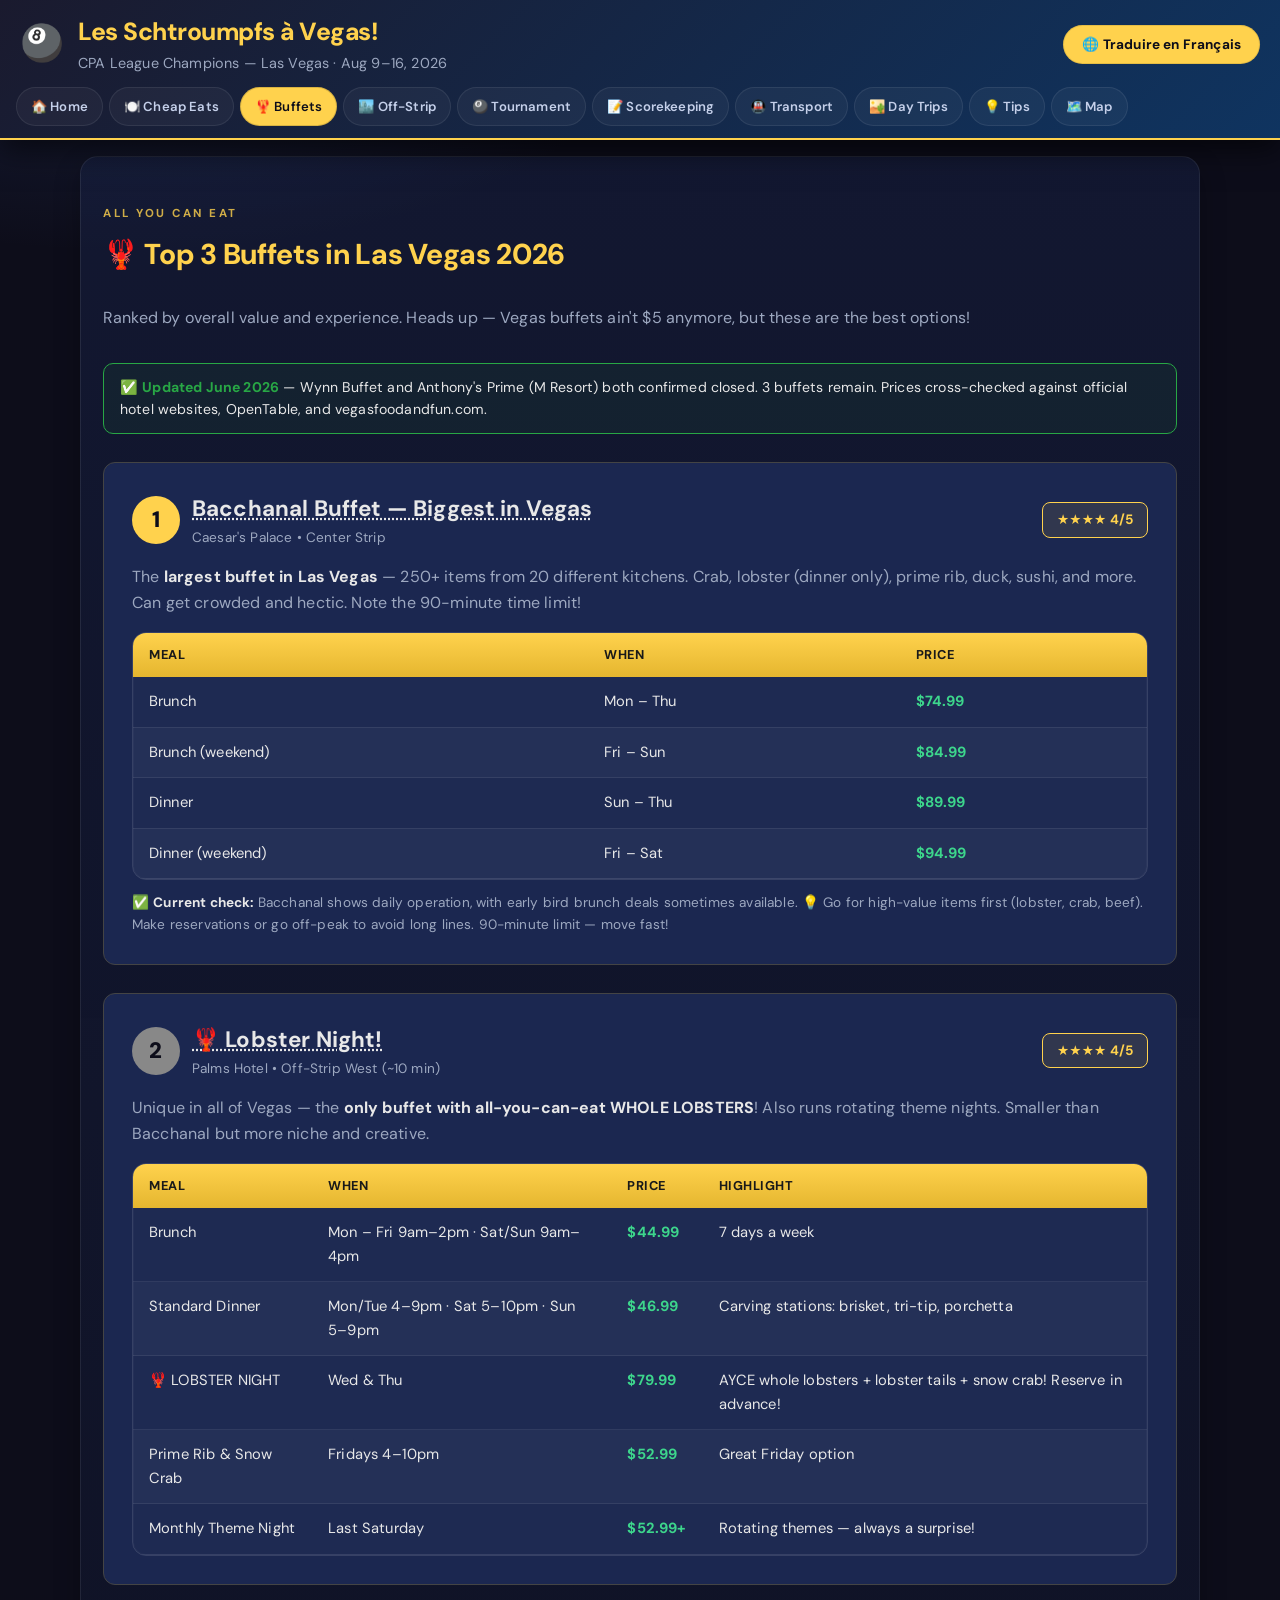
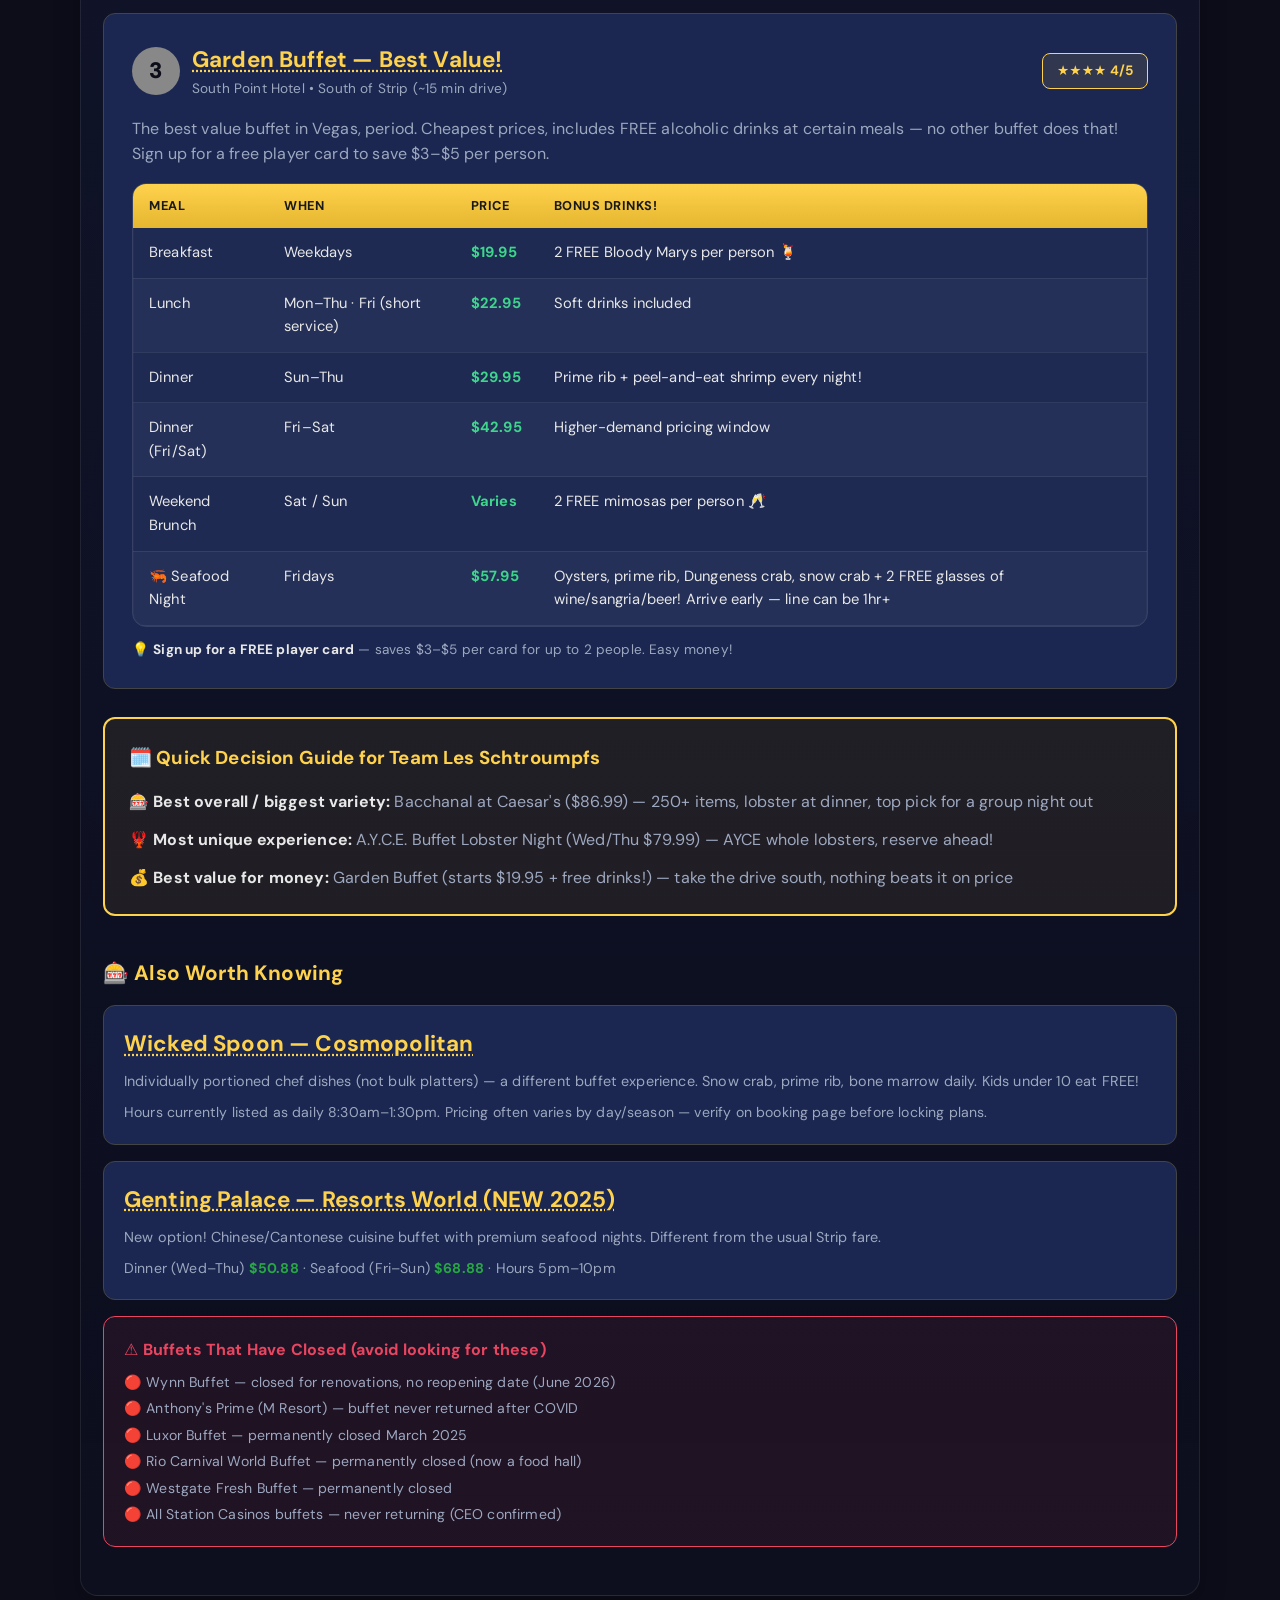
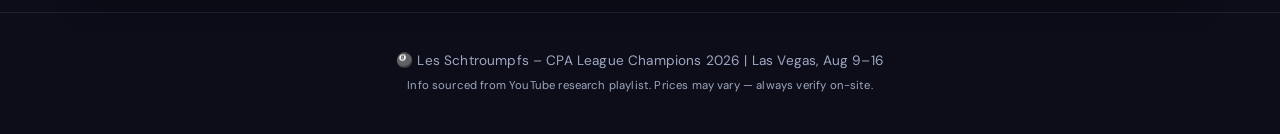
==== commit f00e9a7e: "vegas2026: refresh links/content and map parity" ====
--- a/buffets.html
+++ b/buffets.html
@@ -44,7 +44,7 @@
       <div style="display:flex; align-items:center; gap:12px; margin-bottom:16px; flex-wrap:wrap;">
         <div style="background:var(--gold); color:var(--darker); border-radius:50%; width:48px; height:48px; display:flex; align-items:center; justify-content:center; font-size:1.4rem; font-weight:900;">1</div>
         <div>
-          <h3 style="color:var(--text); font-size:1.4rem;"><a href="https://www.google.com/search?q=Bacchanal+Buffet+Caesars+Palace+Las+Vegas" target="_blank" rel="noopener" style="color:inherit; text-decoration:underline dotted; text-underline-offset:3px;">Bakanal Buffet — Biggest in Vegas</a></h3>
+          <h3 style="color:var(--text); font-size:1.4rem;"><a href="https://www.google.com/search?q=Bacchanal+Buffet+Caesars+Palace+Las+Vegas" target="_blank" rel="noopener" style="color:inherit; text-decoration:underline dotted; text-underline-offset:3px;">Bacchanal Buffet — Biggest in Vegas</a></h3>
           <p style="color:var(--text-muted); font-size:0.85rem;">Caesar's Palace • Center Strip</p>
         </div>
         <div style="margin-left:auto; background:rgba(240,192,64,0.1); border:1px solid var(--gold); color:var(--gold); border-radius:8px; padding:6px 14px; font-weight:700; font-size:0.85rem;">★★★★ 4/5</div>
@@ -54,16 +54,17 @@
         <table>
           <thead><tr><th>Meal</th><th>When</th><th>Price</th></tr></thead>
           <tbody>
-            <tr><td>Brunch</td><td>Fri / Sat / Sun</td><td class="price">$86.99</td></tr>
-            <tr><td>Dinner</td><td>Mon – Thu</td><td class="price">$86.99</td></tr>
-            <tr><td>Dinner (weekend)</td><td>Fri / Sat / Sun</td><td class="price">$91.99</td></tr>
+            <tr><td>Brunch</td><td>Mon – Thu</td><td class="price">$74.99</td></tr>
+            <tr><td>Brunch (weekend)</td><td>Fri – Sun</td><td class="price">$84.99</td></tr>
+            <tr><td>Dinner</td><td>Sun – Thu</td><td class="price">$89.99</td></tr>
+            <tr><td>Dinner (weekend)</td><td>Fri – Sat</td><td class="price">$94.99</td></tr>
           </tbody>
         </table>
       </div>
-      <p style="margin-top:12px; color:var(--text-muted); font-size:0.85rem;">⚠️ <strong style="color:var(--text)">Hours may have changed:</strong> Some sources report possible Tue/Wed closure — verify before going! Also: limited-time early brunch deal $69.99 (9–11am slot). 💡 Go for most expensive items first (lobster, crab, beef). Make reservations or go off-peak to avoid long lines. 90-minute limit — move fast!</p>
+      <p style="margin-top:12px; color:var(--text-muted); font-size:0.85rem;">✅ <strong style="color:var(--text)">Current check:</strong> Bacchanal shows daily operation, with early bird brunch deals sometimes available. 💡 Go for high-value items first (lobster, crab, beef). Make reservations or go off-peak to avoid long lines. 90-minute limit — move fast!</p>
     </div>
 
-    <!-- #2 Ace Buffet -->
+    <!-- #2 A.Y.C.E. Buffet -->
     <div style="background:var(--card-bg); border:1px solid #444; border-radius:12px; padding:28px; margin-bottom:28px;">
       <div style="display:flex; align-items:center; gap:12px; margin-bottom:16px; flex-wrap:wrap;">
         <div style="background:#888; color:var(--darker); border-radius:50%; width:48px; height:48px; display:flex; align-items:center; justify-content:center; font-size:1.4rem; font-weight:900;">2</div>
@@ -73,15 +74,15 @@
         </div>
         <div style="margin-left:auto; background:rgba(240,192,64,0.1); border:1px solid var(--gold); color:var(--gold); border-radius:8px; padding:6px 14px; font-weight:700; font-size:0.85rem;">★★★★ 4/5</div>
       </div>
-      <p style="margin-bottom:16px; color:var(--text-muted);">Unique in all of Vegas — the <strong style="color:var(--text)">only buffet with all-you-can-eat WHOLE LOBSTERS</strong>! Also runs monthly theme nights (Italian, Hawaiian, Polynesian…). Smaller than Bakanal but way more innovative.</p>
+      <p style="margin-bottom:16px; color:var(--text-muted);">Unique in all of Vegas — the <strong style="color:var(--text)">only buffet with all-you-can-eat WHOLE LOBSTERS</strong>! Also runs rotating theme nights. Smaller than Bacchanal but more niche and creative.</p>
       <div class="table-wrap">
         <table>
           <thead><tr><th>Meal</th><th>When</th><th>Price</th><th>Highlight</th></tr></thead>
           <tbody>
-            <tr><td>Brunch</td><td>Daily</td><td class="price">$42.99</td><td>7 days a week</td></tr>
-            <tr><td>Standard Dinner</td><td>Sat – Tue</td><td class="price">$46.99</td><td>Carving stations: brisket, tri-tip, porchetta</td></tr>
+            <tr><td>Brunch</td><td>Mon – Fri 9am–2pm · Sat/Sun 9am–4pm</td><td class="price">$44.99</td><td>7 days a week</td></tr>
+            <tr><td>Standard Dinner</td><td>Mon/Tue 4–9pm · Sat 5–10pm · Sun 5–9pm</td><td class="price">$46.99</td><td>Carving stations: brisket, tri-tip, porchetta</td></tr>
             <tr><td>🦞 LOBSTER NIGHT</td><td>Wed &amp; Thu</td><td class="price">$79.99</td><td>AYCE whole lobsters + lobster tails + snow crab! Reserve in advance!</td></tr>
-            <tr><td>Prime Rib &amp; Snow Crab</td><td>Fridays</td><td class="price">$52.99</td><td>Great Friday option</td></tr>
+            <tr><td>Prime Rib &amp; Snow Crab</td><td>Fridays 4–10pm</td><td class="price">$52.99</td><td>Great Friday option</td></tr>
             <tr><td>Monthly Theme Night</td><td>Last Saturday</td><td class="price">$52.99+</td><td>Rotating themes — always a surprise!</td></tr>
           </tbody>
         </table>
@@ -104,8 +105,9 @@
           <thead><tr><th>Meal</th><th>When</th><th>Price</th><th>Bonus Drinks!</th></tr></thead>
           <tbody>
             <tr><td>Breakfast</td><td>Weekdays</td><td class="price">$19.95</td><td>2 FREE Bloody Marys per person 🍹</td></tr>
-            <tr><td>Lunch</td><td>Weekdays</td><td class="price">$26.95</td><td>Soft drinks included</td></tr>
-            <tr><td>Dinner</td><td>Sat – Thu</td><td class="price">$37.95</td><td>Prime rib + peel-and-eat shrimp every night!</td></tr>
+            <tr><td>Lunch</td><td>Mon–Thu · Fri (short service)</td><td class="price">$22.95</td><td>Soft drinks included</td></tr>
+            <tr><td>Dinner</td><td>Sun–Thu</td><td class="price">$29.95</td><td>Prime rib + peel-and-eat shrimp every night!</td></tr>
+            <tr><td>Dinner (Fri/Sat)</td><td>Fri–Sat</td><td class="price">$42.95</td><td>Higher-demand pricing window</td></tr>
             <tr><td>Weekend Brunch</td><td>Sat / Sun</td><td class="price">Varies</td><td>2 FREE mimosas per person 🥂</td></tr>
             <tr><td>🦐 Seafood Night</td><td>Fridays</td><td class="price">$57.95</td><td>Oysters, prime rib, Dungeness crab, snow crab + 2 FREE glasses of wine/sangria/beer! Arrive early — line can be 1hr+</td></tr>
           </tbody>
@@ -119,7 +121,7 @@
       <h3 style="color:var(--gold); margin-bottom:16px;">🗓️ Quick Decision Guide for Team Les Schtroumpfs</h3>
       <ul style="color:var(--text-muted); list-style:none; display:grid; gap:12px;">
         <li>🎰 <strong style="color:var(--text)">Best overall / biggest variety:</strong> Bacchanal at Caesar's ($86.99) — 250+ items, lobster at dinner, top pick for a group night out</li>
-        <li>🦞 <strong style="color:var(--text)">Most unique experience:</strong> Ace Buffet Lobster Night (Wed/Thu $79.99) — AYCE whole lobsters, reserve ahead!</li>
+        <li>🦞 <strong style="color:var(--text)">Most unique experience:</strong> A.Y.C.E. Buffet Lobster Night (Wed/Thu $79.99) — AYCE whole lobsters, reserve ahead!</li>
         <li>💰 <strong style="color:var(--text)">Best value for money:</strong> Garden Buffet (starts $19.95 + free drinks!) — take the drive south, nothing beats it on price</li>
       </ul>
     </div>
@@ -130,7 +132,7 @@
       <div style="background:var(--card-bg); border:1px solid #444; border-radius:12px; padding:20px;">
         <h3 style="color:var(--gold); font-size:1.4rem;"><a href="https://www.google.com/search?q=Wicked+Spoon+Cosmopolitan+Las+Vegas" target="_blank" rel="noopener" style="color:inherit; text-decoration:underline dotted; text-underline-offset:3px;">Wicked Spoon — Cosmopolitan</a></h3>
         <p style="color:var(--text-muted); margin:8px 0; font-size:0.9rem;">Individually portioned chef dishes (not bulk platters) — a different buffet experience. Snow crab, prime rib, bone marrow daily. Kids under 10 eat FREE!</p>
-        <p style="color:var(--text-muted); font-size:0.88rem;">Weekday brunch <span style="color:#28a745; font-weight:700;">$50</span> · Weekend brunch <span style="color:#28a745; font-weight:700;">$55</span> · Holiday brunch <span style="color:#28a745; font-weight:700;">$62</span> · Daily 8am–2pm (brunch only)</p>
+        <p style="color:var(--text-muted); font-size:0.88rem;">Hours currently listed as daily 8:30am–1:30pm. Pricing often varies by day/season — verify on booking page before locking plans.</p>
       </div>
       <div style="background:var(--card-bg); border:1px solid #444; border-radius:12px; padding:20px;">
         <h3 style="color:var(--gold); font-size:1.4rem;"><a href="https://www.google.com/search?q=Genting+Palace+Resorts+World+Las+Vegas+buffet" target="_blank" rel="noopener" style="color:inherit; text-decoration:underline dotted; text-underline-offset:3px;">Genting Palace — Resorts World (NEW 2025)</a></h3>
